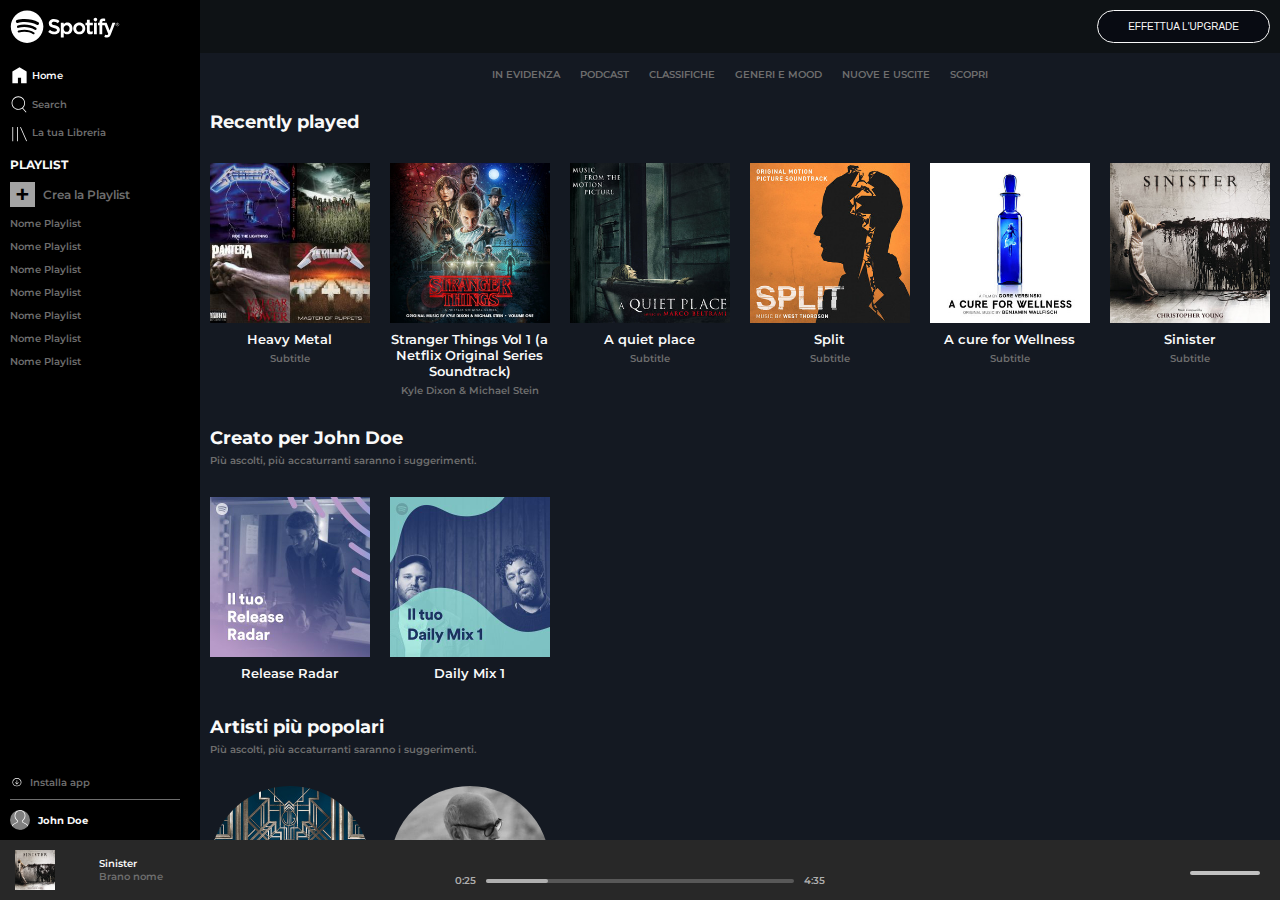
==== index.html @ 1c10941b "Aggiunto nuovi effetti hover" ====
<!DOCTYPE html>
<html lang="en">
<head>
    <meta charset="UTF-8">
    <meta http-equiv="X-UA-Compatible" content="IE=edge">
    <meta name="viewport" content="width=device-width, initial-scale=1.0">
    <title>Spotify</title>
    <!-- Google font  -->
    <link rel="preconnect" href="https://fonts.googleapis.com">
    <link rel="preconnect" href="https://fonts.gstatic.com" crossorigin>
    <link href="https://fonts.googleapis.com/css2?family=Montserrat:wght@300;400;500;600;700&display=swap" rel="stylesheet">
    <!-- fontawesome  -->
    <link rel="stylesheet" href="https://cdnjs.cloudflare.com/ajax/libs/font-awesome/5.15.3/css/all.min.css" integrity="sha512-iBBXm8fW90+nuLcSKlbmrPcLa0OT92xO1BIsZ+ywDWZCvqsWgccV3gFoRBv0z+8dLJgyAHIhR35VZc2oM/gI1w==" crossorigin="anonymous" referrerpolicy="no-referrer" />
    <!-- responsive  -->
    <link rel="stylesheet" href="css/spotifywebResponsive.css">
    <link rel="stylesheet" href="css/style.css">
</head>
<body>
    <main>
        <aside>
            <!-- sezione da mostrare solo in visualizzazione media query XS  -->
            <section>
                <a href="#"><img src="img/logo-small.svg" alt="Logo Spotify"></a>
                <a href="#"><img src="img/home.svg" alt=""></a> 
                <a href="#"><img src="img/search.svg" alt=""></a> 
                <a href="#"><img src="img/libreria.svg" alt=""></a> 
            </section>   
            <section class="section-bottom">
                <a href="#"><img src="img/download.svg" alt=""></a> 
                <a href="#"><img src="img/profile.svg" alt=""></a>
            </section>

            <!-- logo principale  -->
            <div class="logo">
                <img src="img/logo.svg" alt="Logo Spotify">
            </div>
            <nav>
                <div>
                    <ul>
                        <li>
                            <a href="#">
                                <img src="img/home.svg" alt="">
                                <span class="testo-bianco vertical-align">Home</span>    
                            </a>
                        </li>
                        <li>
                            <a href="#">
                                <img src="img/search.svg" alt="">
                                <span class="vertical-align">Search</span>  
                            </a>
                        </li>
                        <li>
                            <a href="#">
                                <img src="img/libreria.svg" alt="">
                                <span class="vertical-align"></span>  La tua Libreria
                            </a>
                        </li>
                    </ul>
                </div>
                <h3 class="testo-bianco padding-10 padding-top-15">PLAYLIST</h3>
                <div class="padding-left-10">
                    <a href="#">
                        <span class="plus-box vertical-align">+</span>
                        <span class="font-size-12 vertical-align">Crea la Playlist</span>
                    </a>
                </div>
                <div class="playlist">
                    <ul>
                        <li><a href="#">Nome Playlist</a></li>
                        <li><a href="#">Nome Playlist</a></li>
                        <li><a href="#">Nome Playlist</a></li>
                        <li><a href="#">Nome Playlist</a></li>
                        <li><a href="#">Nome Playlist</a></li>
                        <li><a href="#">Nome Playlist</a></li>
                        <li><a href="#">Nome Playlist</a></li>
                    </ul>
                </div>
            </nav> 
            
            <div class="aside-bottom">
                <div class="installa-app">
                    <a href="">
                        <img src="img/download.svg" alt="">
                        <span class="vertical-align">Installa app</span>
                    </a>
                </div>

                <div class="profile">
                    <a href="">
                    <img src="img/profile.svg" alt="">
                    <span class="testo-bianco vertical-align">John Doe</span>
                    </a>
                </div>

            </div>
        </aside>

        <!-- sezione album  -->
        <section class="album-container">
            
            <div class="top-bar-section padding-10">
                    <button class="upgrade-button"><a href="">EFFETTUA L'UPGRADE</a></button>
            </div>

            <div class="menu-nav">
                <ul>
                        <li><a href="">IN E<span>VIDE</span>NZA</a></li>
                        <li><a href="">PO<span>DCA</span>ST</a></li>
                        <li><a href="">CLA<span>SSIFI</span>CHE</a></li>
                        <li><a href="">GEN<span>ERI E M</span>OOD</a></li>
                        <li><a href="">NUO<span>VE E USC</span>ITE</a></li>
                        <li><a href="">SC<span>OP</span>RI</a></li>
                </ul>
            </div>

            <h2 class="testo-bianco">Recently played</h2>
            <div class="sezione-album">

                    <!-- RECENTLY PLAYED  -->
                    <div class="col-1-s col-1-md col-1-lg">
                        <a href="#">
                            <div class="img">
                                <img src="img/metal_lifting.jpg" alt="Metal">
                            </div>
                            <p class="testo-bianco album-title">Heavy Metal</p>
                            <p>Subtitle</p>
                        </a>
                    </div>
                    <div class="col-2-s col-2-md col-2-lg">
                        <a href="#">
                            <div class="img">
                                <img src="img/stranger.jpeg" alt="Stranger Things">
                            </div>
                            <p class="testo-bianco album-title">Stranger Things Vol 1 (a Netflix Original Series Soundtrack)</p>
                            <p>Kyle Dixon & Michael Stein</p>
                        <a>
                    </div>
                    <div class="col-3-s col-3-md col-3-lg">
                        <a href="#">
                            <div class="img">
                                <img src="img/aquietplace.jpeg" alt="A quiet place">
                            </div>
                            <p class="testo-bianco album-title">A quiet place</p>
                            <p>Subtitle</p>
                        </a>
                    </div>
                    <div class="col-4-s col-4-md col-4-lg">
                        <a href="#">
                            <div class="img">
                                <img src="img/split.jpeg" alt="Split">
                            </div>
                            <p class="testo-bianco album-title">Split</p>
                            <p>Subtitle</p>
                        </a>
                    </div>
                    <div class="col-5-s col-5-md col-5-lg">
                        <a href="#">
                            <div class="img">
                                <img src="img/cure.jpeg" alt="Wellness">
                            </div>
                            <p class="testo-bianco album-title">A cure for Wellness</p>
                            <p>Subtitle</p>
                        </a>
                    </div>
                    <div class="col-6-s col-6-md col-6-lg">
                        <a href="#">
                            <div class="img">
                                <img src="img/sinister.jpeg" alt="Sinister">
                            </div>
                            <p class="testo-bianco album-title">Sinister</p>
                            <p>Subtitle</p>
                        </a>
                    </div>
                </div>

            <h2 class="h2-with-subtitle testo-bianco">Creato per John Doe</h2>
            <p class="subtitle">Più ascolti, più accaturranti saranno i suggerimenti.</p>
            
            <div class="sezione-album">
                <!-- CREATO PER JOHN DOE  -->
                <div class="col-1-s col-1-md col-1-lg">
                    <a href="#">
                        <div class="img">
                            <img src="img/radar.jpeg" alt="Release Radar">
                        </div>
                        <p class="testo-bianco album-title">Release Radar</p>
                    </a>
                </div>
                <div class="col-1-s col-1-md col-1-lg">
                    <a href="#">
                        <div class="img">
                            <img src="img/mixdaily.jpeg" alt="Daily Mix 1">
                        </div>
                        <p class="testo-bianco album-title">Daily Mix 1</p>
                    </a>
                </div>
            </div>

                <h2 class="h2-with-subtitle testo-bianco">Artisti più popolari</h2>
                <p class="subtitle">Più ascolti, più accaturranti saranno i suggerimenti.</p>
                
                <div class="sezione-album">
                    <!-- CREATO PER JOHN DOE  -->
                    <div class="col-1-s col-1-md col-1-lg">
                        <a href="#">
                            <div class="img img-hidden">
                                <img src="img/youg.jpeg" alt="Youg">
                            </div>
                            <p class="testo-bianco album-title">Youg</p>
                        </a>
                    </div>
                    <div class="col-1-s col-1-md col-1-lg">
                        <a href="#">
                            <div class="img img-hidden">
                                <img src="img/einaudi.jpeg" alt="Einaudi">
                            </div>
                            <p class="testo-bianco album-title">Einaudi</p>
                        </a>
                    </div>
                </div>
        </section>
    </main>
    <footer>
        <!-- footer left  -->
        <div class="footer-left">
            <div class="footer-img-box">
                <a href="#">
                    <img src="img/sinister.jpeg" alt="Sinister">
                </a>
            </div>
            <div class="footer-text">
                <a href="#">
                    <p class="testo-bianco">Sinister</p>
                    <p>Brano nome</p>
                </a>
            </div>
            <div class="footer-left-icons">
                <span>
                    <a href="#">
                        <i class="far fa-heart"></i>
                    </a>
                </span>
                <span>
                    <a href="#">
                        <i class="far fa-folder"></i>
                    </a>
                </span>
            </div>
        </div>
        <!-- footer centrale  -->
        <div class="footer-center">
        
            <div class="footer-center-2">
                <a href="#"><i class="fas fa-random"></i></a>
                <a href="#"><i class="fas fa-step-backward"></i></a>
                <a href="#"><i class="far fa-play-circle"></i></a>
                <a href="#"><i class="fas fa-step-forward"></i></a>
                <a href="#"><i class="fas fa-redo-alt"></i></a>
            </div>

            <div class="flex-center">
                <div>0:25</div>
                <div class="linea-grigia">
                        <div class="linea-bianca"></div>
                </div>
                <div>4:35</div>
            </div>
        </div>

        <!-- footer right  -->
        <div class="footer-right">
            <div class="testo-bianco">
                <div>
                    <a href="#"><i class="fas fa-list"></i></a>
                    <a href="#"><i class="fas fa-desktop"></i></a>
                </div>
                <div>
                    <a href="#"><i class="fas fa-volume-up"></i></a>
                    <div class="linea linea-piccola"></div>
                </div>
            </div>
        </div>
    </footer>
</body>
</html>
---- css/spotifywebResponsive.css ----
/* visualizzazione XS mobile  */
@media screen and (max-width: 480px){


    main aside {
            width: 50px; 
        }

    .album-container {
            min-width: calc(100% - 50px);
    }
    
    main aside section {
            display: block;
            display: flex;
            flex-direction: column;
            width: 70%;
            margin: auto;
            flex-basis: 90%;
    }

    main aside .section-bottom {
        display: flex;
        flex-direction: column;
        justify-content: flex-end;
    }

    main aside .section-bottom a:first-child {
        width: 50%;
        margin-left: 8px;
        border-bottom: 1px solid #6E6E6E;
        /* padding-bottom: 10px; */
    }

    main aside .section-bottom a:last-child {
        width: 25px;
        height: 25px;
        margin: 10px 0 20px 5px;

    }

    aside nav, aside div, aside .aside-bottom  {
        display: none;
    }

    .sezione-album {
        display: flex;
        flex-wrap: wrap;
    }

    .menu-nav ul {
        display: flex;
        flex-wrap: wrap;  
    }

    .menu-nav ul li {
      width: 25%;  
      display: inline-block;
      font-size: 9px;
    }
   
    .col-1-s, 
    .col-2-s, 
    .col-3-s, 
    .col-4-s, 
    .col-5-s, 
    .col-6-s 
    {
        width: calc(50% - 20px);
        margin: 10px;
    }
}


/* visualizzazione S mobile  */
@media screen and (min-width: 481px) and (max-width: 700px) {


    .sezione-album {
        display: flex;
        flex-wrap: wrap;
    }

    .menu-nav ul{
        display: flex;
        flex-wrap: wrap;  
    }

  .menu-nav ul li {
      width: calc(100% / 3);  
      display: inline-block;
      font-size: 9px;
    }
   
    .col-1-s, 
    .col-2-s, 
    .col-3-s, 
    .col-4-s, 
    .col-5-s, 
    .col-6-s 
    {
        width: calc(50% - 20px);
        margin: 10px;
    }
}

/* visualizzazione MD da tablet  */
@media screen and (min-width: 701px) and (max-width: 1100px) {

    .menu-nav ul{
        display: flex;
        flex-wrap: wrap;  
    }

    .menu-nav ul li {
      width: 20%;  
      display: inline-block;
      font-size: 9px;
    }

    .sezione-album {
        display: flex;
        flex-wrap: wrap;
    }

    .col-1-md, 
    .col-2-md, 
    .col-3-md, 
    .col-4-md, 
    .col-5-md, 
    .col-6-md  {
        width: calc(25% - 20px);
        margin: 10px;
    }
}

/* visualizzazione LG da desktop  */
@media screen and (min-width: 1101px) {

    .col-1-lg, 
    .col-2-lg, 
    .col-3-lg, 
    .col-4-lg, 
    .col-5-lg, 
    .col-6-lg {
        width: calc((100% / 6) - 20px);
        margin: 10px;
        text-align: center;
    }
}
---- css/style.css ----
/* reset  */
* {
    margin: 0;
    padding: 0;
    box-sizing: border-box;
}

/* common  */

main {
    display: flex;
    height: calc(100vh - 60px);
}

body {
    font-family: 'Montserrat', sans-serif;
    font-weight: 600;
    font-size: 10px;
    color: #6E6E6E;
}

h2 {
    font-size: 18px;
    margin: 10px 0 20px 10px;
}

.h2-with-subtitle {
    font-size: 18px;
    margin: 20px 10px 5px 10px;
}

.font-size-12 {
    font-size: 12px;
}

.color {
    color: #919191;
}

.testo-bianco {
    color: #F9F9F9;
}

.icone-bianche {
    color: #D2D2D2;
}

.vertical-align {
    vertical-align: middle;
}

i {
    font-size: 15px;
}

.margin-bottom-10 {
    margin-bottom: 10px;
}

.margin-top-10 {
    margin-top: 10px;
}
.margin-top-15 {
    margin-top: 15px;
}

.margin-top-20 {
    margin-top: 20px;
}

.padding-10 {
    padding: 10px;
}
.padding-top-15 {
    padding-top: 15px;
}
.padding-left-10 {
    padding-left: 10px;
}

/* sidebar laterale ASIDE */

aside {
    width: 200px;
    background-color: black;
    z-index: 2;
    display: flex;
    flex-direction: column;
}

.logo {
    width: 120px;
    padding: 10px 0 10px 10px;
}

/* nav  */

aside section, aside .section-bottom {
    display: none;
}

nav {
    display: flex;
    flex-direction: column;
}

nav a {
    margin-bottom: 5px;
}

#verde {
    border-left: 1px solid #ADFF2E;
}

.playlist {
    display: flex;
    flex-direction: column;
    overflow-y: auto;
}

a {
    text-decoration: none;
    color: #6E6E6E;
}

nav {
    height: 90%;
}

aside nav img {
    width: 10%;
    vertical-align: middle;
}

nav li {
    list-style: none;
    padding: 10px 0 0 10px;
}

.aside-bottom {
    display: flex;
    flex-direction: column;
    justify-content: flex-end; 
}

.aside-bottom img {
    width: 7%;
    vertical-align: middle;
}

.installa-app {
    width: 170px;
    display: inline-block;
    margin-left: 10px;
    border-bottom: 1px solid #6E6E6E;
    padding-bottom: 10px;
}
.installa-app span {
    margin-left: 5px;
}

.profile {
    margin: 10px;
    font-weight: bold;
}

.profile img {
    width: 20px;
    height: 20px;
    background-color: grey;
    border-radius: 50%;
    vertical-align: middle;
}
.profile span {
    margin-left: 5px;
}

/* nav playlist  */
.plus-box {
    display: inline-block;
    width: 25px;
    height: 25px;
    color: black;
    background-color: #A3A3A3;
    font-size: 25px;
    text-align: center;
    line-height: 25px;
    margin-right: 5px;
}

/* contenitore ALBUM */

.album-container {
    background-color: #141922;
    width: calc(100% - 200px);
    overflow-y: auto;
}

.top-bar-section {
    width: 100%;
    background-color: rgba(8, 11, 8, 0.5);
    display: flex; 
    justify-content: flex-end;
}

.upgrade-button {
    border: 1px solid #F9F9F9;
    border-radius: 25px;
    padding: 10px 30px;
    background-color: #080B12;
    font-size: 10px;
}

.upgrade-button a {
    color: #F9F9F9;
}

.menu-nav {
    display: flex;
    justify-content: center;
}

.album-container ul {
    display: flex;
    justify-content: center;
    margin-bottom: 20px;
}

.album-container ul li {
    padding: 0 10px;
    margin-top: 15px;
    list-style: none;
}

.sezione-album {
    display: flex;
}

.sezione-album img {
    width: 100%;
}

.album-title {
    font-size: 13px;
    margin: 5px 0;
}

.recently-played p {
    text-align: center;
}

.subtitle {
    margin: 5px 10px 20px 10px;
}

.sezione-album:last-child img {
    border-radius: 50%;
}

/* footer  */
footer {
    background-color: #282828;
    height: 60px;
    z-index: 3;
    position: relative;
    display: flex;
    font-size: 10px;
}

.footer-text {
    font-size: 10px;
}

.footer-left, .footer-right {
    width: 20%;
    display: flex; 
    align-items: center;
}

.footer-left {
    justify-content: space-around;
}

.footer-right {
    justify-content: flex-end;
}

.footer-center {
    width: 60%;
    display: flex; 
    flex-grow: 1;
    flex-direction: column;

}

/* footer left  */
.footer-img-box {
    width: 40px;
    height: 40px;
}

.footer-left .footer-img-box img {
    display: inline-block;
    width: 100%;
}

.footer-left .footer-left-icons i{
    margin-left: 10px;
}

.footer-left div {
    margin-right: 15px;
}

.footer-left-icons span:first-child i:hover {
    color: red;
}

.footer-left-icons span:last-child i:hover {
    color: white;
}

/* footer centrale  */

.footer-center div i {
    padding-left: 30px;
    padding-top: 15px;
    color: white;
}

.footer-center-2 {
    display: flex;
    justify-content: center;
}

.footer-center-2 a i{
    font-size: 14px;
}

.footer-center-2 a:nth-child(3) i {
    font-size: 24px;
    padding-top: 10px;
}

.flex-center {
    display: flex;
    justify-content: center;
    align-items: center;
    padding-top: 5px;
    color: #AFAFAF
}

.linea-grigia {
    width: 40%;
    height: 4px;
    background-color: #585858;
    border-radius: 10px;
    display: inline-block;
    margin: 0 10px;
}
 .linea-bianca {
    width: 20%;
    background-color: #AFAFAF;
    height: 4px;
    border-radius: 10px;
    display: inline-block;
    display: flex;
    justify-content: center;
} 

.linea-piccola {
    width: 50px;
    height: 4px;
    border-radius: 20px;
    background-color: #C1C1C1;
    border: none;
    display: inline-block;
}

/* footer left  */
.footer-right div {
    padding: 0 10px;
}

.footer-right div i {
    font-size: 12px;
    padding-left: 10px;
    color: white;
}

.footer-right .testo-bianco div:last-child {
    padding-left: 0px;
}

.linea.linea-piccola {
    width: 70px;
    align-self: center;
    margin-left: 10px;

}

.footer-right .testo-bianco {
    display: flex;
    flex-wrap: nowrap;
}

/* bonus con EFFETTI HOVER  */
.img {
    position: relative;
}

.sezione-album div:hover .img::after {
    content: "\f144";
    font-weight: 400;
    font-family: "font AWESOME 5 FREE";
    position: absolute;
    top: 0%;
    right: 0%;
    bottom: 0%;
    left: 0%;
    color: white;
    font-size: 50px;
    background-color: rgba(0, 0, 0, 0.6);
    display: flex;
    justify-content: center;
    align-items: center;
}

.sezione-album div:hover .img.img-hidden::after {
    border-radius: 50%;
}

.menu-nav ul li:hover a{
    color: white;
}

.menu-nav ul li:hover span{
    width: 20px;
    height: 1px;
    border-bottom: 1px solid #ADFF2E;
}

nav div ul li:hover a, 
nav .font-size-12.vertical-align:hover,
.installa-app span:hover {
    color: white;
}

nav div:first-child ul li:hover {
    border-left: 1px solid #ADFF2E;
}

.padding-left-10 .plus-box.vertical-align:hover {
    background-color: white;  
    color: black 
}

.font-size-12 vertical-align:hover {
    color: white;
    background-color: white;
}

.album-container .top-bar-section.padding-10 button:hover{
    transform: scale(1.1);
}

.footer-center-2 a:nth-child(3):hover {
    transform: scale(1.2);
}

.footer-right .testo-bianco div:last-child:active a i {
    color: red;
}

.footer-right .testo-bianco div:last-child:active .linea.linea-piccola {
    background-color: #585858; 
}
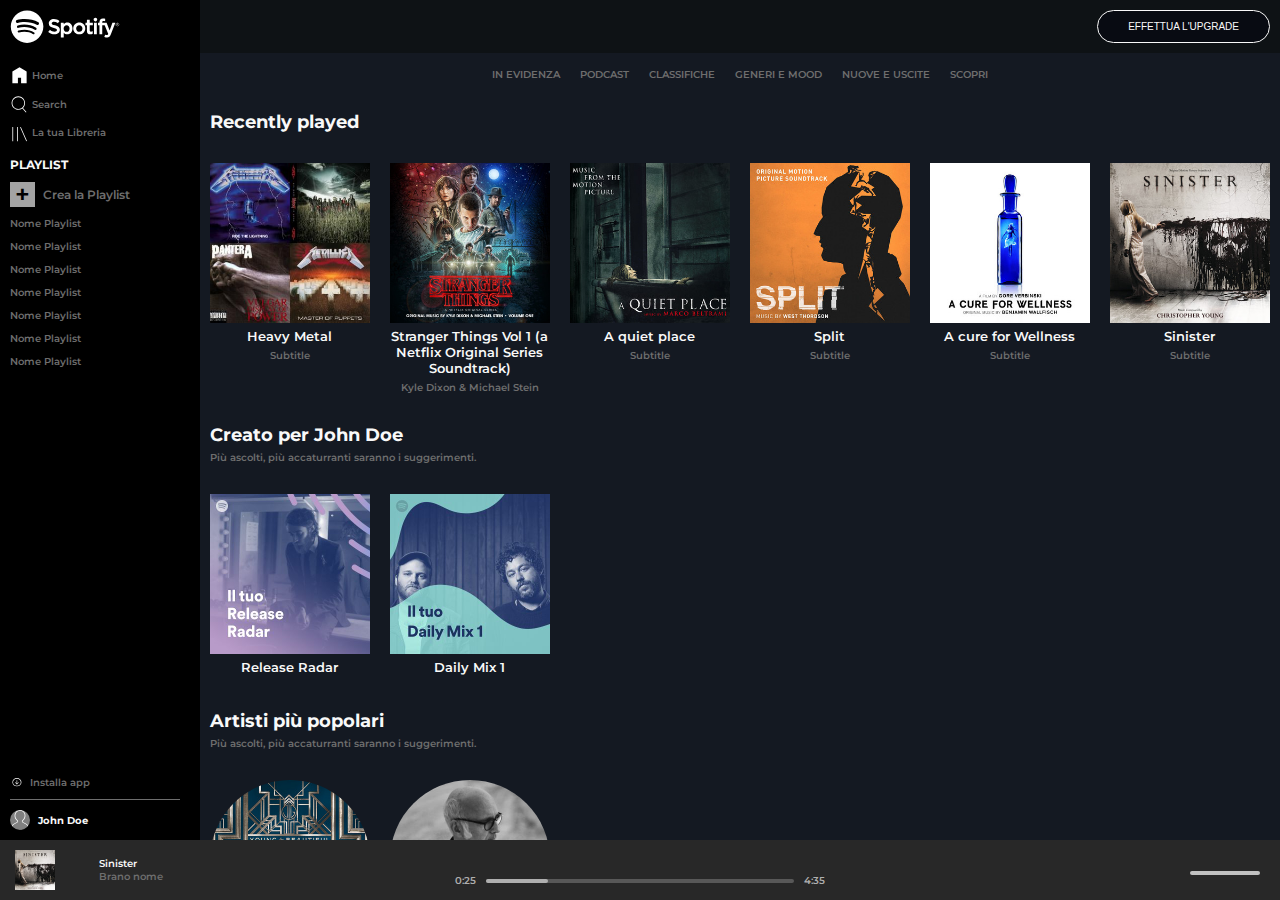
==== commit 297e166a: "Refactoring" ====
--- a/index.html
+++ b/index.html
@@ -40,7 +40,7 @@
                         <li>
                             <a href="#">
                                 <img src="img/home.svg" alt="">
-                                <span class="testo-bianco vertical-align">Home</span>    
+                                <span class="vertical-align">Home</span>    
                             </a>
                         </li>
                         <li>
--- a/css/spotifywebResponsive.css
+++ b/css/spotifywebResponsive.css
@@ -1,7 +1,5 @@
 /* visualizzazione XS mobile  */
 @media screen and (max-width: 480px){
-
-
     main aside {
             width: 50px; 
         }
@@ -71,11 +69,8 @@
     }
 }
 
-
 /* visualizzazione S mobile  */
 @media screen and (min-width: 481px) and (max-width: 700px) {
-
-
     .sezione-album {
         display: flex;
         flex-wrap: wrap;
@@ -106,7 +101,6 @@
 
 /* visualizzazione MD da tablet  */
 @media screen and (min-width: 701px) and (max-width: 1100px) {
-
     .menu-nav ul{
         display: flex;
         flex-wrap: wrap;  
@@ -136,7 +130,6 @@
 
 /* visualizzazione LG da desktop  */
 @media screen and (min-width: 1101px) {
-
     .col-1-lg, 
     .col-2-lg, 
     .col-3-lg, 
--- a/css/style.css
+++ b/css/style.css
@@ -106,10 +106,6 @@
 
 nav a {
     margin-bottom: 5px;
-}
-
-#verde {
-    border-left: 1px solid #ADFF2E;
 }
 
 .playlist {
@@ -189,7 +185,6 @@
 }
 
 /* contenitore ALBUM */
-
 .album-container {
     background-color: #141922;
     width: calc(100% - 200px);
@@ -238,6 +233,7 @@
 
 .sezione-album img {
     width: 100%;
+    display: block;
 }
 
 .album-title {
@@ -321,7 +317,6 @@
 }
 
 /* footer centrale  */
-
 .footer-center div i {
     padding-left: 30px;
     padding-top: 15px;
@@ -474,6 +469,4 @@
 
 .footer-right .testo-bianco div:last-child:active .linea.linea-piccola {
     background-color: #585858; 
-}
-
-
+}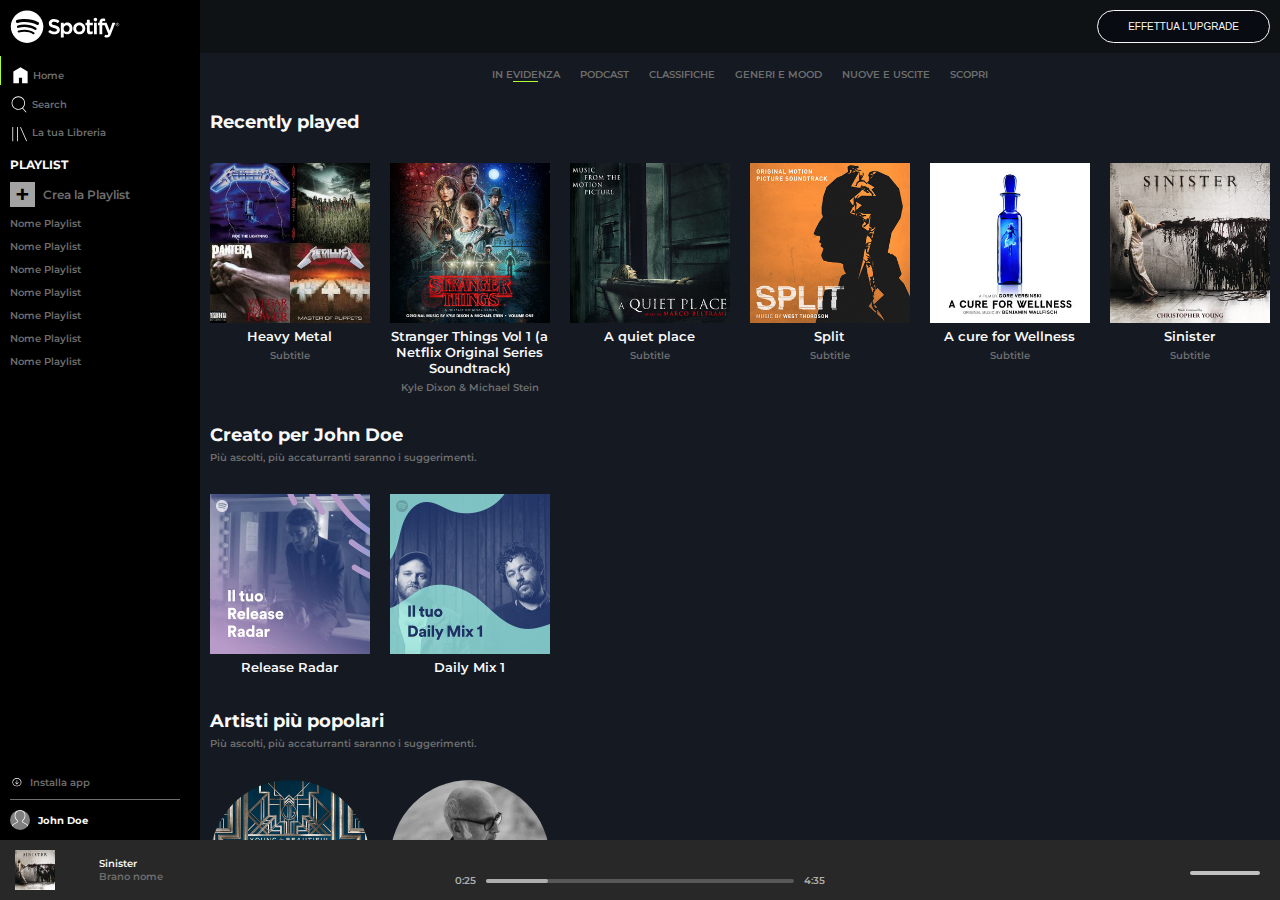
==== commit 93f1ce72: "Aggiunto nuovi effetti hover" ====
--- a/index.html
+++ b/index.html
@@ -20,7 +20,7 @@
         <aside>
             <!-- sezione da mostrare solo in visualizzazione media query XS  -->
             <section>
-                <a href="#"><img src="img/logo-small.svg" alt="Logo Spotify"></a>
+                <img src="img/logo-small.svg" alt="Logo Spotify">
                 <a href="#"><img src="img/home.svg" alt=""></a> 
                 <a href="#"><img src="img/search.svg" alt=""></a> 
                 <a href="#"><img src="img/libreria.svg" alt=""></a> 
@@ -37,7 +37,7 @@
             <nav>
                 <div>
                     <ul>
-                        <li>
+                        <li id="verde">
                             <a href="#">
                                 <img src="img/home.svg" alt="">
                                 <span class="vertical-align">Home</span>    
@@ -58,11 +58,11 @@
                     </ul>
                 </div>
                 <h3 class="testo-bianco padding-10 padding-top-15">PLAYLIST</h3>
-                <div class="padding-left-10">
-                    <a href="#">
-                        <span class="plus-box vertical-align">+</span>
-                        <span class="font-size-12 vertical-align">Crea la Playlist</span>
-                    </a>
+                <div class="sezione-playlist padding-left-10">
+                        <a href="#">
+                            <span class="plus-box vertical-align">+</span>
+                            <span class="font-size-12 vertical-align">Crea la Playlist</span>
+                        </a>
                 </div>
                 <div class="playlist">
                     <ul>
@@ -104,7 +104,7 @@
 
             <div class="menu-nav">
                 <ul>
-                        <li><a href="">IN E<span>VIDE</span>NZA</a></li>
+                        <li><a href="">IN E<span id="verde-bottom">VIDE</span>NZA</a></li>
                         <li><a href="">PO<span>DCA</span>ST</a></li>
                         <li><a href="">CLA<span>SSIFI</span>CHE</a></li>
                         <li><a href="">GEN<span>ERI E M</span>OOD</a></li>
--- a/css/style.css
+++ b/css/style.css
@@ -106,6 +106,10 @@
 
 nav a {
     margin-bottom: 5px;
+}
+
+#verde {
+    border-left: 1px solid #ADFF2E;
 }
 
 .playlist {
@@ -225,6 +229,10 @@
     padding: 0 10px;
     margin-top: 15px;
     list-style: none;
+}
+
+#verde-bottom {
+    border-bottom: 1px solid #ADFF2E;
 }
 
 .sezione-album {
@@ -425,18 +433,21 @@
     border-radius: 50%;
 }
 
-.menu-nav ul li:hover a{
-    color: white;
-}
-
-.menu-nav ul li:hover span{
+.menu-nav ul li:hover a, nav .sezione-playlist a:hover {
+    color: white;
+}
+
+aside section a:hover {
+    border-left: 1px solid #ADFF2E;
+}
+
+.menu-nav ul li:hover span {
     width: 20px;
     height: 1px;
     border-bottom: 1px solid #ADFF2E;
 }
 
-nav div ul li:hover a, 
-nav .font-size-12.vertical-align:hover,
+nav div ul li:hover a,
 .installa-app span:hover {
     color: white;
 }
@@ -445,16 +456,11 @@
     border-left: 1px solid #ADFF2E;
 }
 
-.padding-left-10 .plus-box.vertical-align:hover {
+.padding-left-10 .plus-box:hover {
     background-color: white;  
     color: black 
 }
 
-.font-size-12 vertical-align:hover {
-    color: white;
-    background-color: white;
-}
-
 .album-container .top-bar-section.padding-10 button:hover{
     transform: scale(1.1);
 }
@@ -469,4 +475,8 @@
 
 .footer-right .testo-bianco div:last-child:active .linea.linea-piccola {
     background-color: #585858; 
+}
+
+.footer-center .footer-center-2 a:hover i, .footer-right .testo-bianco div a:hover i {
+    color: #1ED760;
 }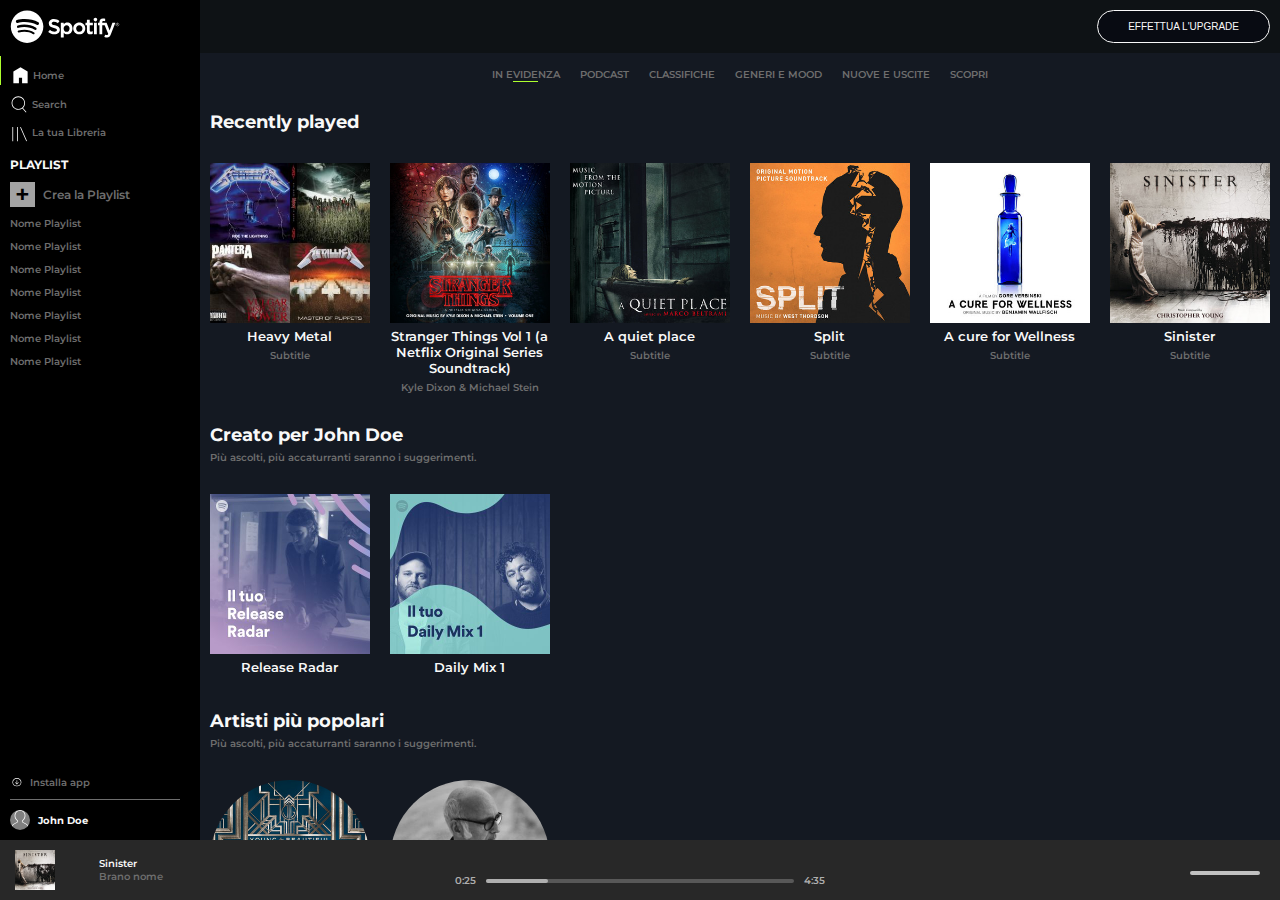
==== commit bab25aba: "Aggiunto favicon" ====
--- a/index.html
+++ b/index.html
@@ -5,6 +5,7 @@
     <meta http-equiv="X-UA-Compatible" content="IE=edge">
     <meta name="viewport" content="width=device-width, initial-scale=1.0">
     <title>Spotify</title>
+    <link rel="shortcut icon" href="img/favicon.ico" type="image/x-icon">
     <!-- Google font  -->
     <link rel="preconnect" href="https://fonts.googleapis.com">
     <link rel="preconnect" href="https://fonts.gstatic.com" crossorigin>
--- a/css/style.css
+++ b/css/style.css
@@ -6,7 +6,6 @@
 }
 
 /* common  */
-
 main {
     display: flex;
     height: calc(100vh - 60px);
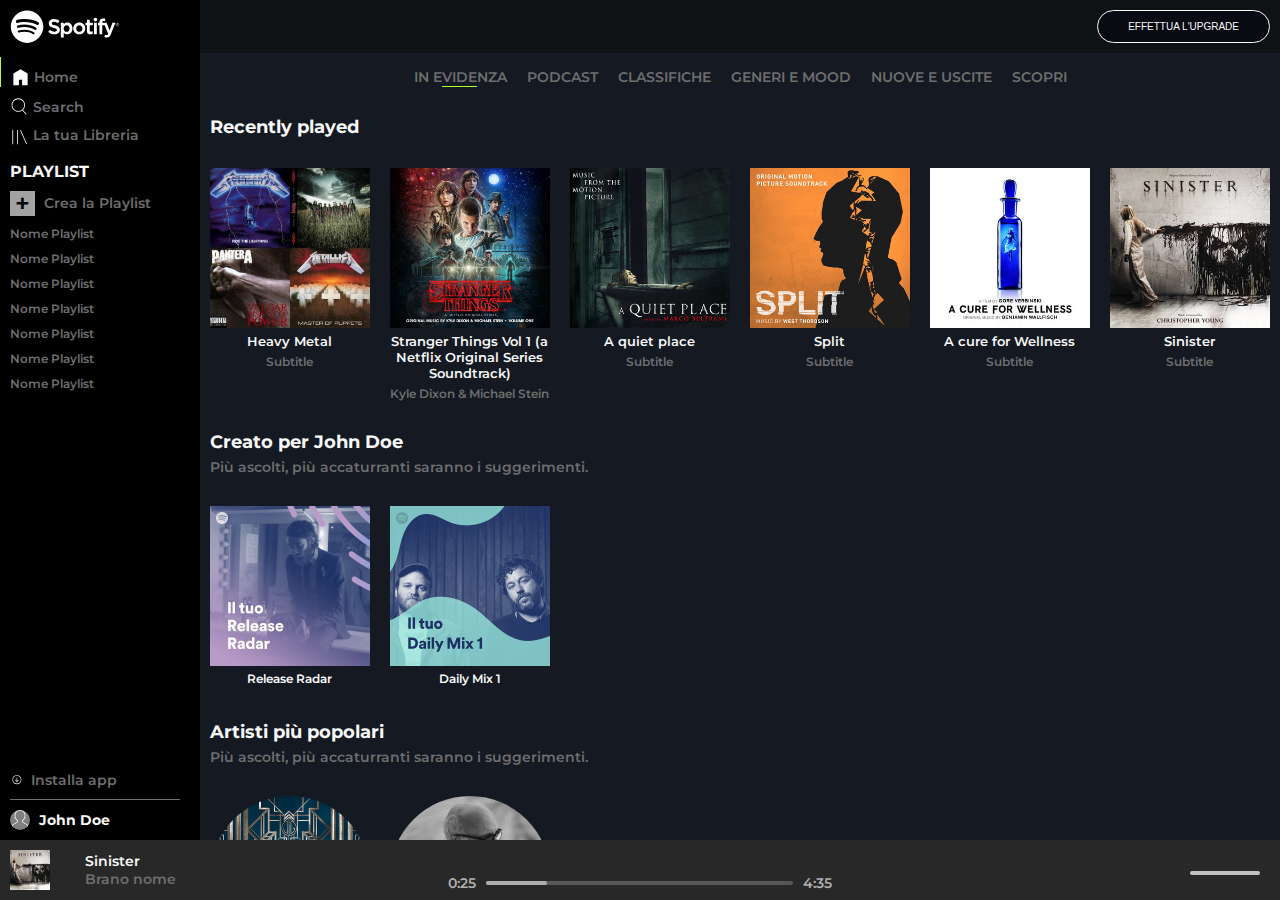
==== commit ffc88068: "Aumentato font-size" ====
--- a/index.html
+++ b/index.html
@@ -62,10 +62,10 @@
                 <div class="sezione-playlist padding-left-10">
                         <a href="#">
                             <span class="plus-box vertical-align">+</span>
-                            <span class="font-size-12 vertical-align">Crea la Playlist</span>
-                        </a>
-                </div>
-                <div class="playlist">
+                            <span class="vertical-align">Crea la Playlist</span>
+                        </a>
+                </div>
+                <div class="playlist font-size-12">
                     <ul>
                         <li><a href="#">Nome Playlist</a></li>
                         <li><a href="#">Nome Playlist</a></li>
--- a/css/style.css
+++ b/css/style.css
@@ -14,7 +14,7 @@
 body {
     font-family: 'Montserrat', sans-serif;
     font-weight: 600;
-    font-size: 10px;
+    font-size: 14px;
     color: #6E6E6E;
 }
 
@@ -29,6 +29,15 @@
 }
 
 .font-size-12 {
+    font-size: 12px;
+}
+
+.col-1-s a p:last-child,
+.col-2-s a p:last-child,
+.col-3-s a p:last-child,
+.col-4-s a p:last-child,
+.col-5-s a p:last-child,
+.col-6-s a p:last-child {
     font-size: 12px;
 }
 
@@ -267,11 +276,6 @@
     z-index: 3;
     position: relative;
     display: flex;
-    font-size: 10px;
-}
-
-.footer-text {
-    font-size: 10px;
 }
 
 .footer-left, .footer-right {
@@ -291,9 +295,8 @@
 .footer-center {
     width: 60%;
     display: flex; 
-    flex-grow: 1;
+    /* flex-grow: 1; */
     flex-direction: column;
-
 }
 
 /* footer left  */
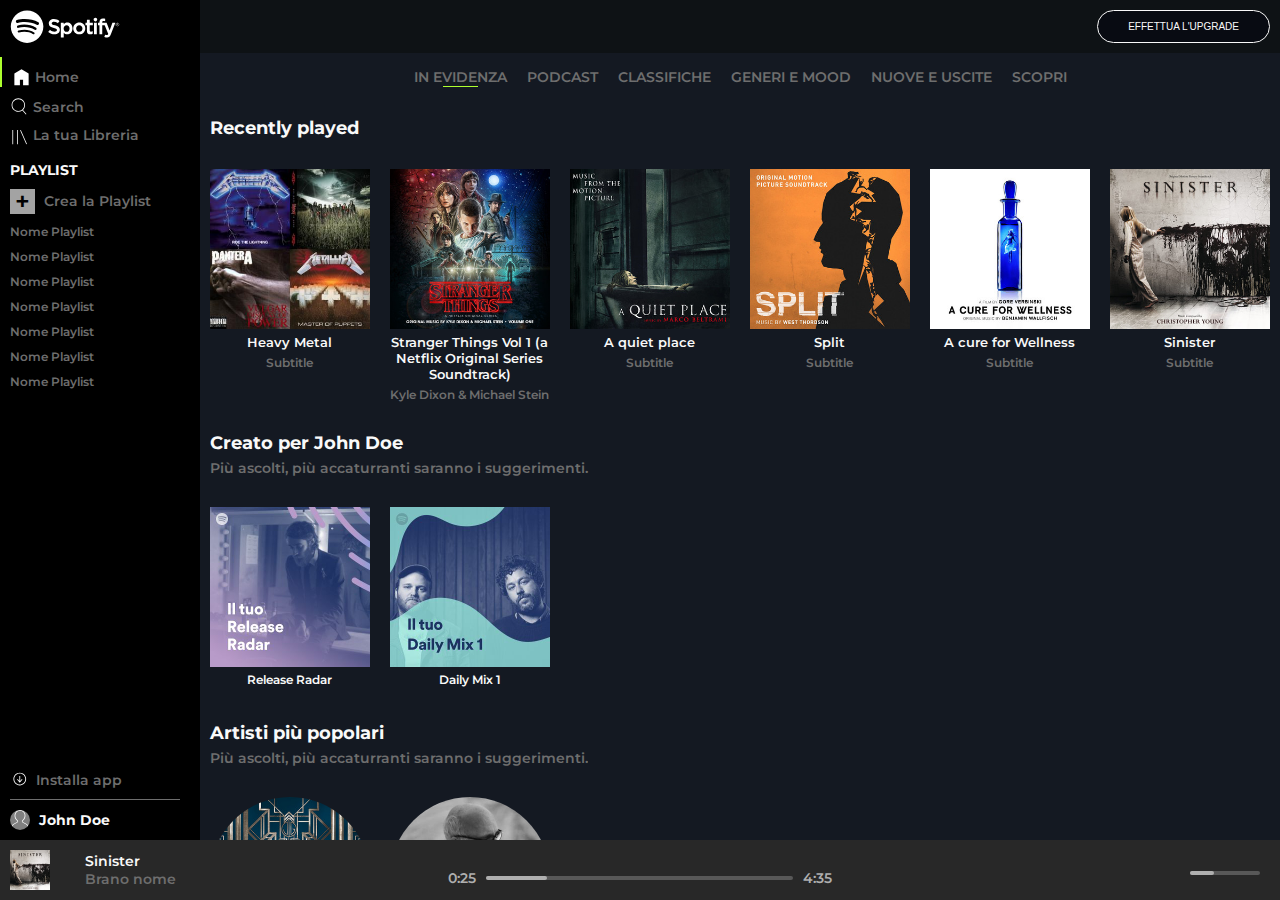
==== commit dca29611: "Aggiunto effetto hover alle barre del footer" ====
--- a/index.html
+++ b/index.html
@@ -58,7 +58,7 @@
                         </li>
                     </ul>
                 </div>
-                <h3 class="testo-bianco padding-10 padding-top-15">PLAYLIST</h3>
+                <h4 class="testo-bianco padding-10 padding-top-15">PLAYLIST</h4>
                 <div class="sezione-playlist padding-left-10">
                         <a href="#">
                             <span class="plus-box vertical-align">+</span>
@@ -81,14 +81,14 @@
             <div class="aside-bottom">
                 <div class="installa-app">
                     <a href="">
-                        <img src="img/download.svg" alt="">
+                        <img src="img/download.svg" alt="Install App">
                         <span class="vertical-align">Installa app</span>
                     </a>
                 </div>
 
                 <div class="profile">
                     <a href="">
-                    <img src="img/profile.svg" alt="">
+                    <img src="img/profile.svg" alt="Account profile">
                     <span class="testo-bianco vertical-align">John Doe</span>
                     </a>
                 </div>
@@ -105,12 +105,12 @@
 
             <div class="menu-nav">
                 <ul>
-                        <li><a href="">IN E<span id="verde-bottom">VIDE</span>NZA</a></li>
-                        <li><a href="">PO<span>DCA</span>ST</a></li>
-                        <li><a href="">CLA<span>SSIFI</span>CHE</a></li>
-                        <li><a href="">GEN<span>ERI E M</span>OOD</a></li>
-                        <li><a href="">NUO<span>VE E USC</span>ITE</a></li>
-                        <li><a href="">SC<span>OP</span>RI</a></li>
+                        <li id="verde-bottom"><a href="">IN EVIDENZA</a></li>
+                        <li><a href="">PODCAST</a></li>
+                        <li><a href="">CLASSIFICHE</a></li>
+                        <li><a href="">GENERI E MOOD</a></li>
+                        <li><a href="">NUOVE E USCITE</a></li>
+                        <li><a href="">SCOPRI</a></li>
                 </ul>
             </div>
 
@@ -121,7 +121,7 @@
                     <div class="col-1-s col-1-md col-1-lg">
                         <a href="#">
                             <div class="img">
-                                <img src="img/metal_lifting.jpg" alt="Metal">
+                                <img src="img/metal_lifting.jpg" alt="Heavy Metal">
                             </div>
                             <p class="testo-bianco album-title">Heavy Metal</p>
                             <p>Subtitle</p>
@@ -277,7 +277,9 @@
                 </div>
                 <div>
                     <a href="#"><i class="fas fa-volume-up"></i></a>
-                    <div class="linea linea-piccola"></div>
+                    <div class="linea-piccola">
+                        <div class="linea-piccola-2"></div>
+                    </div>
                 </div>
             </div>
         </div>
--- a/css/style.css
+++ b/css/style.css
@@ -117,7 +117,7 @@
 }
 
 #verde {
-    border-left: 1px solid #ADFF2E;
+    border-left: 2px solid #ADFF2E;
 }
 
 .playlist {
@@ -152,7 +152,7 @@
 }
 
 .aside-bottom img {
-    width: 7%;
+    width: 10%;
     vertical-align: middle;
 }
 
@@ -239,8 +239,13 @@
     list-style: none;
 }
 
-#verde-bottom {
-    border-bottom: 1px solid #ADFF2E;
+#verde-bottom::after {
+    content: "";
+    display: block;
+    height: 1px;
+    background-color: greenyellow;
+    width: 35px;
+    margin: auto;
 }
 
 .sezione-album {
@@ -295,7 +300,6 @@
 .footer-center {
     width: 60%;
     display: flex; 
-    /* flex-grow: 1; */
     flex-direction: column;
 }
 
@@ -351,7 +355,6 @@
     display: flex;
     justify-content: center;
     align-items: center;
-    padding-top: 5px;
     color: #AFAFAF
 }
 
@@ -363,10 +366,11 @@
     display: inline-block;
     margin: 0 10px;
 }
+
  .linea-bianca {
     width: 20%;
     background-color: #AFAFAF;
-    height: 4px;
+    height: 100%;
     border-radius: 10px;
     display: inline-block;
     display: flex;
@@ -374,12 +378,20 @@
 } 
 
 .linea-piccola {
-    width: 50px;
+    width: 70px;
     height: 4px;
     border-radius: 20px;
-    background-color: #C1C1C1;
-    border: none;
+    background-color: #585858;
     display: inline-block;
+    align-self: center;
+    margin-left: 10px;
+}
+
+.linea-piccola-2 {
+    width: 40%;
+    height: 100%;
+    border-radius: 10px;
+    background-color: #AFAFAF;
 }
 
 /* footer left  */
@@ -395,13 +407,6 @@
 
 .footer-right .testo-bianco div:last-child {
     padding-left: 0px;
-}
-
-.linea.linea-piccola {
-    width: 70px;
-    align-self: center;
-    margin-left: 10px;
-
 }
 
 .footer-right .testo-bianco {
@@ -440,13 +445,7 @@
 }
 
 aside section a:hover {
-    border-left: 1px solid #ADFF2E;
-}
-
-.menu-nav ul li:hover span {
-    width: 20px;
-    height: 1px;
-    border-bottom: 1px solid #ADFF2E;
+    border-left: 2px solid #ADFF2E;
 }
 
 nav div ul li:hover a,
@@ -455,7 +454,7 @@
 }
 
 nav div:first-child ul li:hover {
-    border-left: 1px solid #ADFF2E;
+    border-left: 2px solid #ADFF2E;
 }
 
 .padding-left-10 .plus-box:hover {
@@ -471,14 +470,62 @@
     transform: scale(1.2);
 }
 
-.footer-right .testo-bianco div:last-child:active a i {
-    color: red;
-}
-
-.footer-right .testo-bianco div:last-child:active .linea.linea-piccola {
-    background-color: #585858; 
-}
-
 .footer-center .footer-center-2 a:hover i, .footer-right .testo-bianco div a:hover i {
     color: #1ED760;
+}
+
+.linea-grigia:hover .linea-bianca {
+    background-color: greenyellow;
+}
+
+.linea-grigia {
+    position: relative;
+}
+
+.linea-grigia:hover .linea-bianca::after {
+    content: "";
+    width: 10px;
+    height: 10px;
+    background-color: greenyellow;
+    border-radius: 50%;
+    display: block;
+    position: relative;
+    top: calc(50% - 5px);
+    left: 50%;
+}
+
+.linea-bianca:active {
+    width: 100%;
+    transition: width 1s;
+}
+
+.linea-piccola:hover .linea-piccola-2 {
+    background-color: greenyellow;
+    position: relative;
+}
+
+.linea-piccola:hover .linea-piccola-2::after {
+    content: "";
+    width: 10px;
+    height: 10px;
+    background-color: greenyellow;
+    border-radius: 50%;
+    display: block;
+    position: relative;
+    top: calc(100% - 7px);
+    left: calc(100% + 5px);
+}
+
+.linea-piccola-2:active {
+    width: calc(100% + 7px);
+    transition: width 1s;
+}
+
+.album-container .menu-nav ul li:hover a::after {
+    content: "";
+    display: block;
+    height: 2px;
+    background-color: greenyellow;
+    width: 35px;
+    margin: auto;
 }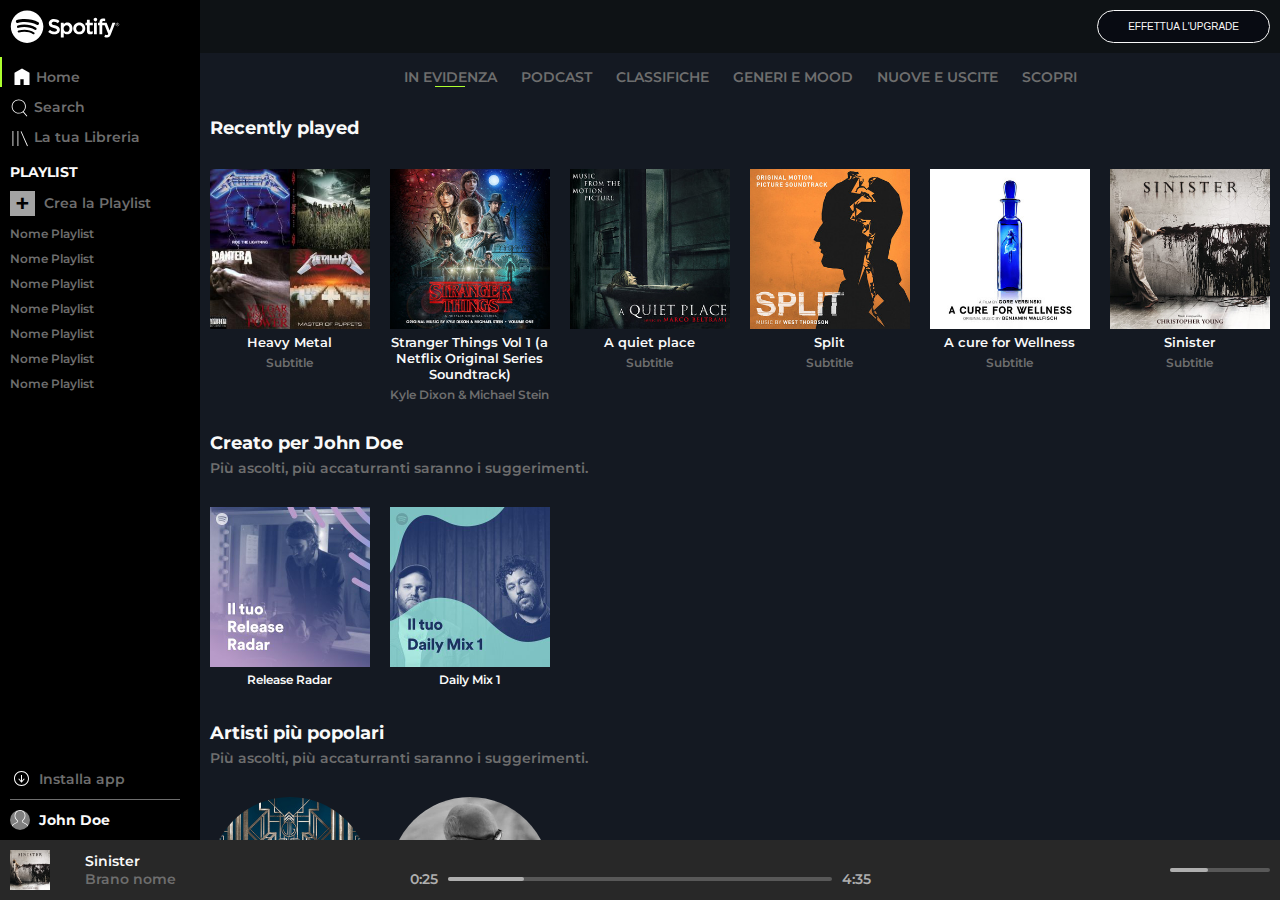
==== commit e2598582: "Refactoring" ====
--- a/index.html
+++ b/index.html
@@ -12,9 +12,9 @@
     <link href="https://fonts.googleapis.com/css2?family=Montserrat:wght@300;400;500;600;700&display=swap" rel="stylesheet">
     <!-- fontawesome  -->
     <link rel="stylesheet" href="https://cdnjs.cloudflare.com/ajax/libs/font-awesome/5.15.3/css/all.min.css" integrity="sha512-iBBXm8fW90+nuLcSKlbmrPcLa0OT92xO1BIsZ+ywDWZCvqsWgccV3gFoRBv0z+8dLJgyAHIhR35VZc2oM/gI1w==" crossorigin="anonymous" referrerpolicy="no-referrer" />
+    <link rel="stylesheet" href="css/style.css">
     <!-- responsive  -->
     <link rel="stylesheet" href="css/spotifywebResponsive.css">
-    <link rel="stylesheet" href="css/style.css">
 </head>
 <body>
     <main>
--- a/css/style.css
+++ b/css/style.css
@@ -49,10 +49,6 @@
     color: #F9F9F9;
 }
 
-.icone-bianche {
-    color: #D2D2D2;
-}
-
 .vertical-align {
     vertical-align: middle;
 }
@@ -136,7 +132,7 @@
 }
 
 aside nav img {
-    width: 10%;
+    width: 20px;
     vertical-align: middle;
 }
 
@@ -152,7 +148,7 @@
 }
 
 .aside-bottom img {
-    width: 10%;
+    width: 20px;
     vertical-align: middle;
 }
 
@@ -163,6 +159,7 @@
     border-bottom: 1px solid #6E6E6E;
     padding-bottom: 10px;
 }
+
 .installa-app span {
     margin-left: 5px;
 }
@@ -227,16 +224,16 @@
     justify-content: center;
 }
 
-.album-container ul {
-    display: flex;
-    justify-content: center;
+.menu-nav ul {
     margin-bottom: 20px;
 }
 
-.album-container ul li {
+.menu-nav ul li {
     padding: 0 10px;
     margin-top: 15px;
     list-style: none;
+    text-align: center;
+    display: inline-block; 
 }
 
 #verde-bottom::after {
@@ -244,7 +241,7 @@
     display: block;
     height: 1px;
     background-color: greenyellow;
-    width: 35px;
+    width: 30px;
     margin: auto;
 }
 
@@ -310,12 +307,12 @@
 }
 
 .footer-left .footer-img-box img {
-    display: inline-block;
     width: 100%;
 }
 
 .footer-left .footer-left-icons i{
     margin-left: 10px;
+    font-size: 15px;
 }
 
 .footer-left div {
@@ -324,10 +321,12 @@
 
 .footer-left-icons span:first-child i:hover {
     color: red;
+    transform: scale(1.2);
 }
 
 .footer-left-icons span:last-child i:hover {
     color: white;
+    transform: scale(1.2);
 }
 
 /* footer centrale  */
@@ -343,12 +342,12 @@
 }
 
 .footer-center-2 a i{
-    font-size: 14px;
+    font-size: 20px;
 }
 
 .footer-center-2 a:nth-child(3) i {
-    font-size: 24px;
-    padding-top: 10px;
+    font-size: 25px;
+    padding-top: 12px;
 }
 
 .flex-center {
@@ -359,7 +358,7 @@
 }
 
 .linea-grigia {
-    width: 40%;
+    width: 50%;
     height: 4px;
     background-color: #585858;
     border-radius: 10px;
@@ -378,7 +377,7 @@
 } 
 
 .linea-piccola {
-    width: 70px;
+    width: 100px;
     height: 4px;
     border-radius: 20px;
     background-color: #585858;
@@ -394,14 +393,14 @@
     background-color: #AFAFAF;
 }
 
-/* footer left  */
+/* footer right  */
 .footer-right div {
-    padding: 0 10px;
+    padding: 0 5px;
 }
 
 .footer-right div i {
-    font-size: 12px;
-    padding-left: 10px;
+    font-size: 15px;
+    padding: 3px;
     color: white;
 }
 
@@ -412,6 +411,10 @@
 .footer-right .testo-bianco {
     display: flex;
     flex-wrap: nowrap;
+}
+
+.testo-bianco div:first-child, .testo-bianco div:last-child a, .testo-bianco div:last-child div {
+    vertical-align: middle;
 }
 
 /* bonus con EFFETTI HOVER  */
@@ -419,6 +422,7 @@
     position: relative;
 }
 
+/* hover albums  */
 .sezione-album div:hover .img::after {
     content: "\f144";
     font-weight: 400;
@@ -440,10 +444,12 @@
     border-radius: 50%;
 }
 
+/* hover menù navigazione album  */
 .menu-nav ul li:hover a, nav .sezione-playlist a:hover {
     color: white;
 }
 
+/* hover menù nav sidebar  */
 aside section a:hover {
     border-left: 2px solid #ADFF2E;
 }
@@ -466,14 +472,16 @@
     transform: scale(1.1);
 }
 
+/* hover footer  */
 .footer-center-2 a:nth-child(3):hover {
-    transform: scale(1.2);
+    transform: scale(1.1);
 }
 
 .footer-center .footer-center-2 a:hover i, .footer-right .testo-bianco div a:hover i {
     color: #1ED760;
 }
 
+/* hover e click linea verde player  */
 .linea-grigia:hover .linea-bianca {
     background-color: greenyellow;
 }
@@ -499,6 +507,7 @@
     transition: width 1s;
 }
 
+/* hover e click linea verde volume  */
 .linea-piccola:hover .linea-piccola-2 {
     background-color: greenyellow;
     position: relative;
@@ -513,7 +522,7 @@
     display: block;
     position: relative;
     top: calc(100% - 7px);
-    left: calc(100% + 5px);
+    left: calc(100% - 5px);
 }
 
 .linea-piccola-2:active {
@@ -524,8 +533,8 @@
 .album-container .menu-nav ul li:hover a::after {
     content: "";
     display: block;
+    width: 30px;
     height: 2px;
     background-color: greenyellow;
-    width: 35px;
     margin: auto;
 }--- a/css/spotifywebResponsive.css
+++ b/css/spotifywebResponsive.css
@@ -1,8 +1,9 @@
 /* visualizzazione XS mobile  */
-@media screen and (max-width: 480px){
+@media screen and (max-width: 600px){
+
     main aside {
             width: 50px; 
-        }
+    }
 
     .album-container {
             min-width: calc(100% - 50px);
@@ -17,27 +18,22 @@
             flex-basis: 90%;
     }
 
+    main aside section img {
+        width: 100%;
+        margin: 5px 0;
+    }
+
     main aside .section-bottom {
         display: flex;
         flex-direction: column;
         justify-content: flex-end;
     }
 
-    main aside .section-bottom a:first-child {
-        width: 50%;
-        margin-left: 8px;
-        border-bottom: 1px solid #6E6E6E;
-        /* padding-bottom: 10px; */
+    main aside .section-bottom a:last-child {
+        margin: 10px 0;    
     }
 
-    main aside .section-bottom a:last-child {
-        width: 25px;
-        height: 25px;
-        margin: 10px 0 20px 5px;
-
-    }
-
-    aside nav, aside div, aside .aside-bottom  {
+    aside nav, aside div, aside .aside-bottom {
         display: none;
     }
 
@@ -52,9 +48,14 @@
     }
 
     .menu-nav ul li {
-      width: 25%;  
       display: inline-block;
-      font-size: 9px;
+      display: flex;
+      justify-content: space-between;
+    }
+
+    .menu-nav ul li {
+        flex-grow: 1;
+        justify-content: center;
     }
    
     .col-1-s, 
@@ -62,15 +63,37 @@
     .col-3-s, 
     .col-4-s, 
     .col-5-s, 
-    .col-6-s 
-    {
+    .col-6-s {
         width: calc(50% - 20px);
         margin: 10px;
+    }
+
+    body footer {
+        background-color: #282828;
+        height: 120px;
+        z-index: 3;
+        position: relative;
+        display: flex;
+        flex-wrap: wrap;
+    }
+
+    footer .footer-left, footer .footer-right {
+        width: 50%;
+    }
+
+    footer .footer-center {
+        width: 100%;
+        order: -1;
+    }
+
+    body main {
+        display: flex;
+        height: calc(100vh - 120px);
     }
 }
 
 /* visualizzazione S mobile  */
-@media screen and (min-width: 481px) and (max-width: 700px) {
+@media screen and (min-width: 601px) and (max-width: 700px) {
     .sezione-album {
         display: flex;
         flex-wrap: wrap;
@@ -83,8 +106,6 @@
 
   .menu-nav ul li {
       width: calc(100% / 3);  
-      display: inline-block;
-      font-size: 9px;
     }
    
     .col-1-s, 
@@ -96,11 +117,12 @@
     {
         width: calc(50% - 20px);
         margin: 10px;
-    }
+    } 
 }
 
 /* visualizzazione MD da tablet  */
 @media screen and (min-width: 701px) and (max-width: 1100px) {
+    
     .menu-nav ul{
         display: flex;
         flex-wrap: wrap;  
@@ -108,8 +130,11 @@
 
     .menu-nav ul li {
       width: 20%;  
-      display: inline-block;
-      font-size: 9px;
+    }
+
+    .menu-nav ul li:last-child {
+        flex-grow: 1;
+        justify-content: center;
     }
 
     .sezione-album {
@@ -117,12 +142,12 @@
         flex-wrap: wrap;
     }
 
-    .col-1-md, 
-    .col-2-md, 
-    .col-3-md, 
-    .col-4-md, 
-    .col-5-md, 
-    .col-6-md  {
+    .col-1-s, 
+    .col-2-s, 
+    .col-3-s, 
+    .col-4-s, 
+    .col-5-s, 
+    .col-6-s  {
         width: calc(25% - 20px);
         margin: 10px;
     }
@@ -130,12 +155,12 @@
 
 /* visualizzazione LG da desktop  */
 @media screen and (min-width: 1101px) {
-    .col-1-lg, 
-    .col-2-lg, 
-    .col-3-lg, 
-    .col-4-lg, 
-    .col-5-lg, 
-    .col-6-lg {
+    .col-1-s, 
+    .col-2-s, 
+    .col-3-s, 
+    .col-4-s, 
+    .col-5-s, 
+    .col-6-s {
         width: calc((100% / 6) - 20px);
         margin: 10px;
         text-align: center;
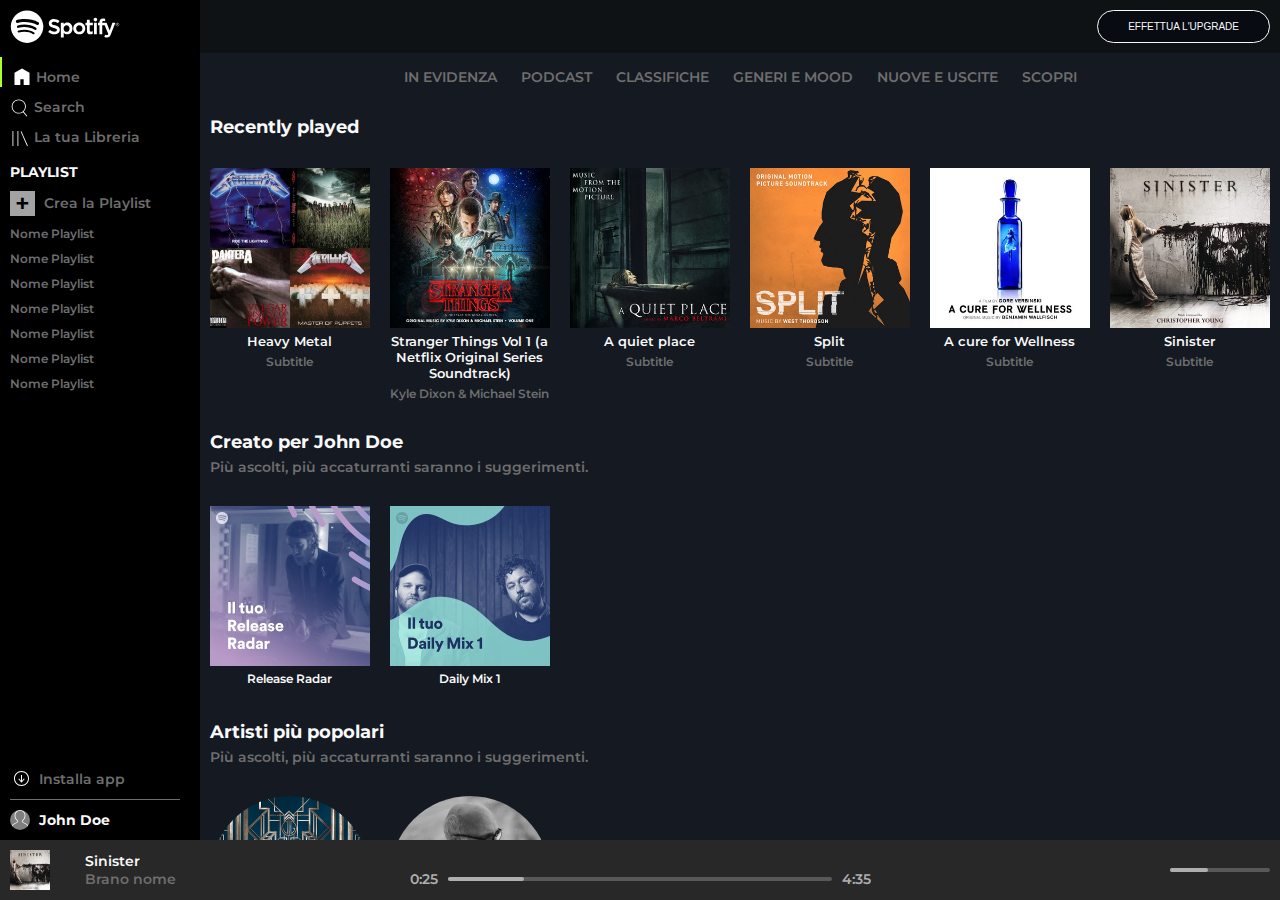
==== commit 87a4cffb: "Refactoring" ====
--- a/index.html
+++ b/index.html
@@ -105,7 +105,7 @@
 
             <div class="menu-nav">
                 <ul>
-                        <li id="verde-bottom"><a href="">IN EVIDENZA</a></li>
+                        <li><a href="">IN EVIDENZA</a></li>
                         <li><a href="">PODCAST</a></li>
                         <li><a href="">CLASSIFICHE</a></li>
                         <li><a href="">GENERI E MOOD</a></li>
--- a/css/style.css
+++ b/css/style.css
@@ -234,15 +234,6 @@
     list-style: none;
     text-align: center;
     display: inline-block; 
-}
-
-#verde-bottom::after {
-    content: "";
-    display: block;
-    height: 1px;
-    background-color: greenyellow;
-    width: 30px;
-    margin: auto;
 }
 
 .sezione-album {
